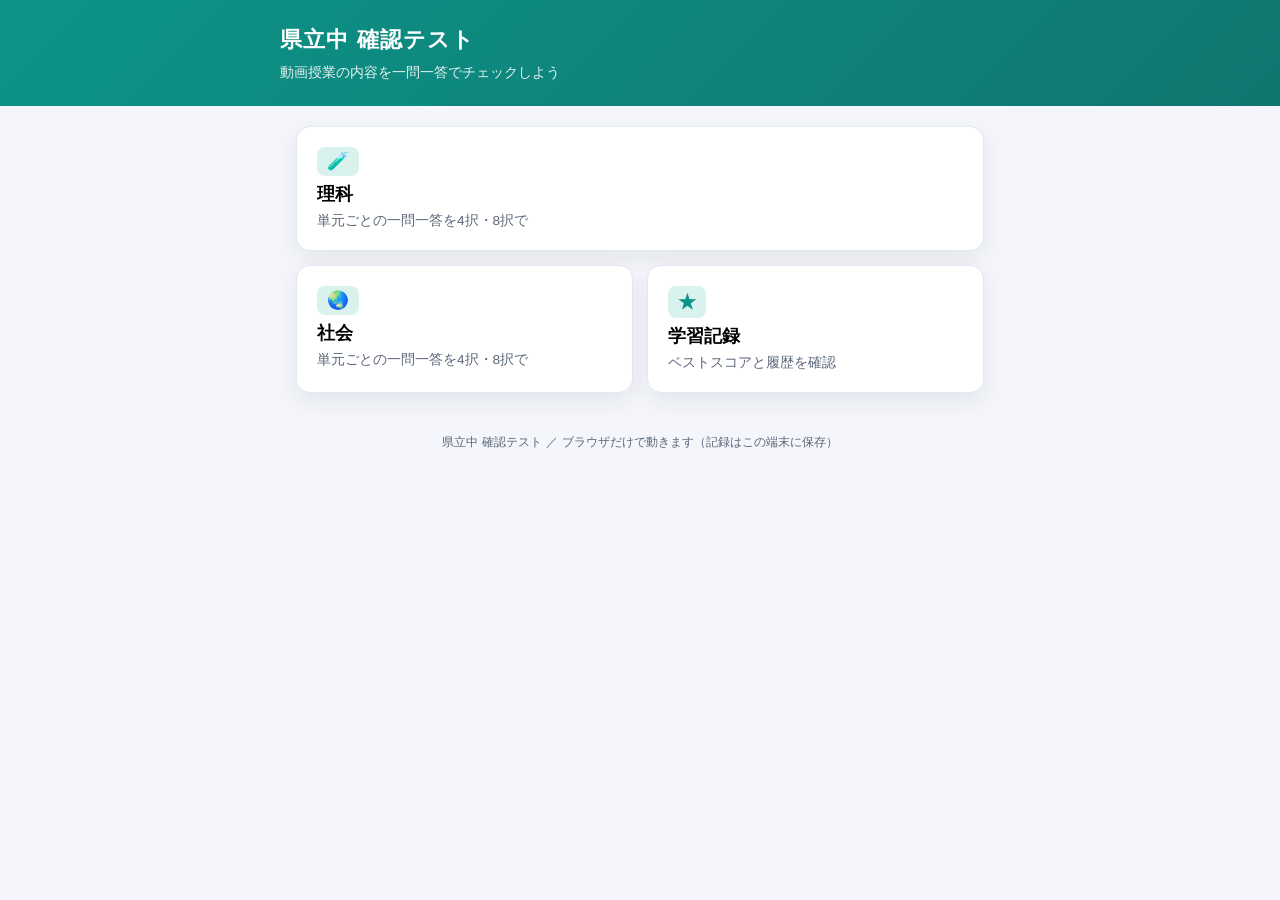
==== kenritsu-tool/index.html @ 58de573e "県立中 確認テストアプリの土台を追加（kenritsu-tool/） study-tool のエンジンをコピーしてブランド調整した土台。 動画授業の確認テスト用に、理科・社会の一問一答（4択／8択）で" ====
<!DOCTYPE html>
<html lang="ja">
<head>
  <meta charset="UTF-8" />
  <meta name="viewport" content="width=device-width, initial-scale=1.0" />
  <title>県立中 確認テスト</title>
  <meta name="description" content="県立中（県立中学校・適性検査対策）向けの確認テスト。動画授業の内容を一問一答（4択・8択）でチェック。" />
  <link rel="stylesheet" href="css/style.css?v=1" />
</head>
<body>
  <header class="app-header">
    <div class="app-header__inner">
      <h1 class="app-header__title">県立中 確認テスト</h1>
      <p class="app-header__sub">動画授業の内容を一問一答でチェックしよう</p>
    </div>
  </header>

  <main class="container">
    <!-- ホーム（メニュー） -->
    <section id="view-home" class="view is-active" aria-label="メニュー">
      <div class="menu-grid">
        <button class="menu-card" data-goto="rika-setup">
          <span class="menu-card__icon" aria-hidden="true">🧪</span>
          <span class="menu-card__title">理科</span>
          <span class="menu-card__desc">単元ごとの一問一答を4択・8択で</span>
        </button>
        <button class="menu-card" data-goto="shakai-setup">
          <span class="menu-card__icon" aria-hidden="true">🌏</span>
          <span class="menu-card__title">社会</span>
          <span class="menu-card__desc">単元ごとの一問一答を4択・8択で</span>
        </button>
        <button class="menu-card" data-goto="records">
          <span class="menu-card__icon" aria-hidden="true">★</span>
          <span class="menu-card__title">学習記録</span>
          <span class="menu-card__desc">ベストスコアと履歴を確認</span>
        </button>
      </div>
    </section>

    <!-- 理科：設定 -->
    <section id="view-rika-setup" class="view" aria-label="理科 確認テストの設定">
      <button class="back-btn" data-goto="home">← メニューへ</button>
      <h2 class="view-title">理科</h2>

      <div class="setup">
        <fieldset class="setup__group">
          <legend>単元</legend>
          <div class="chip-row" id="rika-grade"><!-- JSで動的生成 --></div>
        </fieldset>

        <fieldset class="setup__group">
          <legend>項目</legend>
          <div class="chip-row" id="rika-set"><!-- JSで動的生成 --></div>
        </fieldset>

        <fieldset class="setup__group">
          <legend>出題形式（難易度）</legend>
          <div class="chip-row" id="rika-format">
            <label class="chip"><input type="radio" name="rika-format" value="choice4" checked /><span>4択</span></label>
            <label class="chip"><input type="radio" name="rika-format" value="choice8" /><span>8択</span></label>
          </div>
          <p class="setup__note">※問題文を読んで、正しい答えを選びます。誤答の選択肢は、問題ごとに用意した「間違いやすい候補」からランダムに選ばれます。</p>
        </fieldset>

        <fieldset class="setup__group">
          <legend>問題数</legend>
          <div class="chip-row" id="rika-count">
            <label class="chip"><input type="radio" name="rika-count" value="5" /><span>5問</span></label>
            <label class="chip"><input type="radio" name="rika-count" value="10" checked /><span>10問</span></label>
            <label class="chip"><input type="radio" name="rika-count" value="all" /><span>全部</span></label>
          </div>
        </fieldset>
      </div>

      <button class="primary-btn" id="rika-start">スタート</button>
      <button class="back-btn" id="rika-export">収録問題をCSVで書き出す</button>
    </section>

    <!-- 社会：設定 -->
    <section id="view-shakai-setup" class="view" aria-label="社会 確認テストの設定">
      <button class="back-btn" data-goto="home">← メニューへ</button>
      <h2 class="view-title">社会</h2>

      <div class="setup">
        <fieldset class="setup__group">
          <legend>単元</legend>
          <div class="chip-row" id="shakai-grade"><!-- JSで動的生成 --></div>
        </fieldset>

        <fieldset class="setup__group">
          <legend>項目</legend>
          <div class="chip-row" id="shakai-set"><!-- JSで動的生成 --></div>
        </fieldset>

        <fieldset class="setup__group">
          <legend>出題形式（難易度）</legend>
          <div class="chip-row" id="shakai-format">
            <label class="chip"><input type="radio" name="shakai-format" value="choice4" checked /><span>4択</span></label>
            <label class="chip"><input type="radio" name="shakai-format" value="choice8" /><span>8択</span></label>
          </div>
          <p class="setup__note">※問題文を読んで、正しい答えを選びます。誤答の選択肢は、問題ごとに用意した「間違いやすい候補」からランダムに選ばれます。</p>
        </fieldset>

        <fieldset class="setup__group">
          <legend>問題数</legend>
          <div class="chip-row" id="shakai-count">
            <label class="chip"><input type="radio" name="shakai-count" value="5" /><span>5問</span></label>
            <label class="chip"><input type="radio" name="shakai-count" value="10" checked /><span>10問</span></label>
            <label class="chip"><input type="radio" name="shakai-count" value="all" /><span>全部</span></label>
          </div>
        </fieldset>
      </div>

      <button class="primary-btn" id="shakai-start">スタート</button>
      <button class="back-btn" id="shakai-export">収録問題をCSVで書き出す</button>
    </section>

    <!-- 出題（共通） -->
    <section id="view-quiz" class="view" aria-label="出題">
      <div class="quiz-bar">
        <button class="back-btn" id="quiz-quit">やめる</button>
        <div class="quiz-bar__progress">
          <span id="quiz-index">1</span> / <span id="quiz-total">10</span>
        </div>
        <div class="quiz-bar__timer" id="quiz-timer">0.0s</div>
      </div>

      <div class="progress-track"><div class="progress-track__fill" id="quiz-progress"></div></div>

      <div class="quiz-card">
        <p class="quiz-card__question" id="quiz-question">—</p>

        <!-- 4択・8択 -->
        <div class="choices" id="quiz-choices" hidden></div>

        <p class="quiz-feedback" id="quiz-feedback" aria-live="polite"></p>
      </div>
    </section>

    <!-- 結果 -->
    <section id="view-result" class="view" aria-label="結果">
      <h2 class="view-title">結果</h2>
      <div class="result-card">
        <div class="result-score">
          <span class="result-score__num" id="result-score">0</span>
          <span class="result-score__den">/ <span id="result-total">10</span></span>
        </div>
        <p class="result-meta" id="result-meta">—</p>
        <p class="result-best" id="result-best"></p>
      </div>

      <div id="result-review" class="review"></div>

      <div class="result-actions">
        <button class="primary-btn" id="result-retry">もう一回</button>
        <button class="back-btn" data-goto="home">メニューへ</button>
      </div>
    </section>

    <!-- 学習記録 -->
    <section id="view-records" class="view" aria-label="学習記録">
      <button class="back-btn" data-goto="home">← メニューへ</button>
      <h2 class="view-title">学習記録</h2>
      <div id="records-body" class="records"></div>

      <div class="backup">
        <p class="backup__label">バックアップ（学習記録をまとめて保存／復元）</p>
        <div class="backup__actions">
          <button class="pill-btn" id="backup-export">バックアップを書き出す</button>
          <button class="pill-btn" id="backup-import">バックアップを読み込む</button>
          <input type="file" id="backup-file" accept="application/json,.json" hidden />
        </div>
        <p class="backup__note">※ この端末に保存された記録を1つのファイル（JSON）にできます。別の端末で「読み込む」と引き継げます（既存の記録に統合されます）。</p>
      </div>

      <button class="danger-btn" id="records-clear" hidden>記録を全部消す</button>
    </section>
  </main>

  <footer class="app-footer">
    <p>県立中 確認テスト ／ ブラウザだけで動きます（記録はこの端末に保存）</p>
  </footer>

  <script src="js/storage.js?v=1"></script>
  <script src="js/rika.js?v=1"></script>
  <script src="js/shakai.js?v=1"></script>
  <script src="js/app.js?v=1"></script>
</body>
</html>
---- kenritsu-tool/css/style.css ----
:root {
  --bg: #f4f6fb;
  --surface: #ffffff;
  --ink: #1f2733;
  --ink-soft: #5a6678;
  --line: #e2e7f0;
  --brand: #0d9488;
  --brand-dark: #0f766e;
  --brand-soft: #d9f2ee;
  --good: #16a34a;
  --good-soft: #e7f6ec;
  --bad: #dc2626;
  --bad-soft: #fdecec;
  --warn: #d97706;
  --shadow: 0 8px 24px rgba(31, 39, 51, 0.08);
  --radius: 14px;
}

* { box-sizing: border-box; }

html, body {
  margin: 0;
  padding: 0;
}

body {
  font-family: "Hiragino Kaku Gothic ProN", "Yu Gothic", "Meiryo", system-ui, sans-serif;
  background: var(--bg);
  color: var(--ink);
  line-height: 1.6;
  -webkit-text-size-adjust: 100%;
}

/* ===== Header / Footer ===== */
.app-header {
  background: linear-gradient(135deg, var(--brand) 0%, var(--brand-dark) 100%);
  color: #fff;
  padding: 22px 16px;
}
.app-header__inner { max-width: 720px; margin: 0 auto; }
.app-header__title { margin: 0; font-size: 1.4rem; letter-spacing: 0.04em; }
.app-header__sub { margin: 4px 0 0; font-size: 0.85rem; opacity: 0.9; }

.app-footer {
  max-width: 720px;
  margin: 40px auto 24px;
  padding: 0 16px;
  color: var(--ink-soft);
  font-size: 0.75rem;
  text-align: center;
}

.container { max-width: 720px; margin: 0 auto; padding: 20px 16px 0; }

/* ===== View switching ===== */
.view { display: none; animation: fade 0.18s ease; }
.view.is-active { display: block; }
@keyframes fade { from { opacity: 0; transform: translateY(6px); } to { opacity: 1; transform: none; } }

.view-title { font-size: 1.15rem; margin: 4px 0 18px; }

/* ===== Menu ===== */
.menu-grid {
  display: grid;
  grid-template-columns: 1fr;
  gap: 14px;
}
@media (min-width: 560px) {
  .menu-grid { grid-template-columns: 1fr 1fr; }
  .menu-card:first-child { grid-column: 1 / -1; }
}
.menu-card {
  display: flex;
  flex-direction: column;
  align-items: flex-start;
  gap: 6px;
  background: var(--surface);
  border: 1px solid var(--line);
  border-radius: var(--radius);
  padding: 20px;
  text-align: left;
  cursor: pointer;
  box-shadow: var(--shadow);
  transition: transform 0.12s ease, border-color 0.12s ease;
}
.menu-card:hover { transform: translateY(-2px); border-color: var(--brand); }
.menu-card:active { transform: translateY(0); }
.menu-card__icon {
  font-size: 1.1rem;
  font-weight: 700;
  color: var(--brand);
  background: var(--brand-soft);
  border-radius: 8px;
  padding: 4px 10px;
}
.menu-card__title { font-size: 1.1rem; font-weight: 700; }
.menu-card__desc { font-size: 0.85rem; color: var(--ink-soft); }

/* ===== Setup ===== */
.setup { display: flex; flex-direction: column; gap: 18px; margin-bottom: 24px; }
.setup__group {
  border: 1px solid var(--line);
  border-radius: var(--radius);
  background: var(--surface);
  padding: 14px 16px;
  margin: 0;
}
.setup__group legend { font-size: 0.85rem; font-weight: 700; color: var(--ink-soft); padding: 0 6px; }
.setup__note { margin: 10px 2px 0; font-size: 0.75rem; color: var(--ink-soft); line-height: 1.5; }

.chip-row { display: flex; flex-wrap: wrap; gap: 8px; margin-top: 6px; }
.chip { position: relative; cursor: pointer; }
.chip input { position: absolute; opacity: 0; pointer-events: none; }
.chip span {
  display: inline-block;
  padding: 8px 16px;
  border: 1px solid var(--line);
  border-radius: 999px;
  background: #fff;
  font-size: 0.9rem;
  color: var(--ink);
  transition: all 0.12s ease;
  user-select: none;
}
.chip input:checked + span {
  background: var(--brand);
  border-color: var(--brand);
  color: #fff;
  font-weight: 700;
}
.chip input:focus-visible + span { outline: 2px solid var(--brand-dark); outline-offset: 2px; }

/* ===== Buttons ===== */
.primary-btn {
  display: inline-block;
  width: 100%;
  padding: 14px 20px;
  border: none;
  border-radius: var(--radius);
  background: var(--brand);
  color: #fff;
  font-size: 1.05rem;
  font-weight: 700;
  cursor: pointer;
  box-shadow: var(--shadow);
  transition: background 0.12s ease;
}
.primary-btn:hover { background: var(--brand-dark); }
.primary-btn:active { transform: translateY(1px); }

.back-btn {
  background: none;
  border: none;
  color: var(--brand);
  font-size: 0.9rem;
  cursor: pointer;
  padding: 6px 0;
  margin-bottom: 8px;
}
.back-btn:hover { text-decoration: underline; }

.danger-btn {
  margin-top: 20px;
  padding: 10px 16px;
  border: 1px solid var(--bad);
  border-radius: 10px;
  background: #fff;
  color: var(--bad);
  font-size: 0.85rem;
  cursor: pointer;
}
.danger-btn:hover { background: var(--bad-soft); }

/* ===== Quiz ===== */
.quiz-bar {
  display: flex;
  align-items: center;
  justify-content: space-between;
  gap: 10px;
  margin-bottom: 10px;
}
.quiz-bar__progress { font-size: 0.95rem; color: var(--ink-soft); font-variant-numeric: tabular-nums; }
.quiz-bar__timer {
  font-size: 0.95rem;
  font-weight: 700;
  color: var(--warn);
  font-variant-numeric: tabular-nums;
}

.progress-track {
  height: 6px;
  background: var(--line);
  border-radius: 999px;
  overflow: hidden;
  margin-bottom: 18px;
}
.progress-track__fill {
  height: 100%;
  width: 0%;
  background: var(--brand);
  transition: width 0.25s ease;
}

.quiz-card {
  background: var(--surface);
  border: 1px solid var(--line);
  border-radius: var(--radius);
  box-shadow: var(--shadow);
  padding: 28px 20px;
  text-align: center;
}
.quiz-card__question {
  font-size: 2rem;
  font-weight: 700;
  margin: 6px 0 24px;
  letter-spacing: 0.02em;
  word-break: break-word;
}

.quiz-answer { display: flex; gap: 10px; }
.quiz-input {
  flex: 1;
  padding: 12px 14px;
  font-size: 1.3rem;
  text-align: center;
  border: 2px solid var(--line);
  border-radius: 10px;
}
.quiz-input:focus { outline: none; border-color: var(--brand); }
.quiz-answer .primary-btn { width: auto; flex: 0 0 auto; }

.choices { display: grid; grid-template-columns: 1fr; gap: 10px; }
@media (min-width: 480px) { .choices { grid-template-columns: 1fr 1fr; } }
.choice {
  padding: 14px 16px;
  border: 2px solid var(--line);
  border-radius: 10px;
  background: #fff;
  font-size: 1.05rem;
  cursor: pointer;
  transition: all 0.1s ease;
}
.choice:hover:not(:disabled) { border-color: var(--brand); background: var(--brand-soft); }
.choice:disabled { cursor: default; }
.choice.is-correct { border-color: var(--good); background: var(--good-soft); color: var(--good); font-weight: 700; }
.choice.is-wrong { border-color: var(--bad); background: var(--bad-soft); color: var(--bad); }

.quiz-feedback { min-height: 1.6em; margin: 18px 0 0; font-weight: 700; }
.quiz-feedback.is-good { color: var(--good); }
.quiz-feedback.is-bad { color: var(--bad); }

/* ===== Result ===== */
.result-card {
  background: var(--surface);
  border: 1px solid var(--line);
  border-radius: var(--radius);
  box-shadow: var(--shadow);
  padding: 28px 20px;
  text-align: center;
  margin-bottom: 18px;
}
.result-score { display: flex; align-items: baseline; justify-content: center; gap: 6px; }
.result-score__num { font-size: 3rem; font-weight: 800; color: var(--brand); line-height: 1; }
.result-score__den { font-size: 1.2rem; color: var(--ink-soft); }
.result-meta { margin: 12px 0 0; color: var(--ink-soft); font-size: 0.9rem; }
.result-best { margin: 8px 0 0; font-weight: 700; color: var(--warn); min-height: 1.2em; }

.review { display: flex; flex-direction: column; gap: 8px; margin-bottom: 18px; }
.review-item {
  display: flex;
  align-items: center;
  gap: 10px;
  background: var(--surface);
  border: 1px solid var(--line);
  border-radius: 10px;
  padding: 10px 14px;
  font-size: 0.95rem;
}
.review-item__mark { font-weight: 800; flex: 0 0 auto; }
.review-item.ok .review-item__mark { color: var(--good); }
.review-item.ng .review-item__mark { color: var(--bad); }
.review-item__q { flex: 1; }
.review-item__a { color: var(--ink-soft); font-size: 0.85rem; }

.result-actions { display: flex; flex-direction: column; gap: 10px; }

/* ===== Records ===== */
.records { display: flex; flex-direction: column; gap: 14px; }
.record-group {
  background: var(--surface);
  border: 1px solid var(--line);
  border-radius: var(--radius);
  padding: 16px;
}
.record-group__head { display: flex; justify-content: space-between; align-items: baseline; margin-bottom: 10px; }
.record-group__title { font-weight: 700; }
.record-group__best { color: var(--warn); font-weight: 700; font-size: 0.9rem; }
.record-list { list-style: none; margin: 0; padding: 0; display: flex; flex-direction: column; gap: 6px; }
.record-list li {
  display: flex;
  justify-content: space-between;
  font-size: 0.85rem;
  color: var(--ink-soft);
  border-top: 1px dashed var(--line);
  padding-top: 6px;
}
.records-empty { color: var(--ink-soft); text-align: center; padding: 40px 0; }

/* ===== Mistakes（苦手な単語）===== */
.mistakes-lead { color: var(--ink-soft); font-size: 0.9rem; margin: 0 0 14px; }
.mistakes-actions {
  display: flex;
  align-items: center;
  flex-wrap: wrap;
  gap: 8px;
  margin-bottom: 16px;
}
.mistakes-actions__label { font-size: 0.85rem; font-weight: 700; color: var(--ink-soft); }
.pill-btn {
  padding: 8px 18px;
  border: 1px solid var(--brand);
  border-radius: 999px;
  background: var(--brand-soft);
  color: var(--brand-dark);
  font-size: 0.9rem;
  font-weight: 700;
  cursor: pointer;
}
.pill-btn:hover { background: var(--brand); color: #fff; }

/* ===== Backup（記録の書き出し／読み込み）===== */
.backup {
  margin-top: 24px;
  padding-top: 18px;
  border-top: 1px solid var(--line, #e5e7eb);
}
.backup__label { font-size: 0.85rem; font-weight: 700; color: var(--ink-soft); margin: 0 0 10px; }
.backup__actions { display: flex; flex-wrap: wrap; gap: 8px; }
.backup__note { margin: 10px 2px 0; font-size: 0.75rem; color: var(--ink-soft); line-height: 1.5; }

.mistake-item {
  display: flex;
  align-items: center;
  gap: 10px;
  border-top: 1px dashed var(--line);
  padding: 8px 0;
}
.mistake-item:first-child { border-top: none; }
.mistake-item__en { font-weight: 700; flex: 0 0 auto; }
.mistake-item__ja { flex: 1; color: var(--ink-soft); font-size: 0.9rem; word-break: break-word; }
.mistake-item__count { font-size: 0.78rem; color: var(--bad); font-weight: 700; flex: 0 0 auto; }
.mistake-item__del {
  flex: 0 0 auto;
  width: 26px;
  height: 26px;
  border: 1px solid var(--line);
  border-radius: 50%;
  background: #fff;
  color: var(--ink-soft);
  cursor: pointer;
  line-height: 1;
}
.mistake-item__del:hover { border-color: var(--bad); color: var(--bad); }
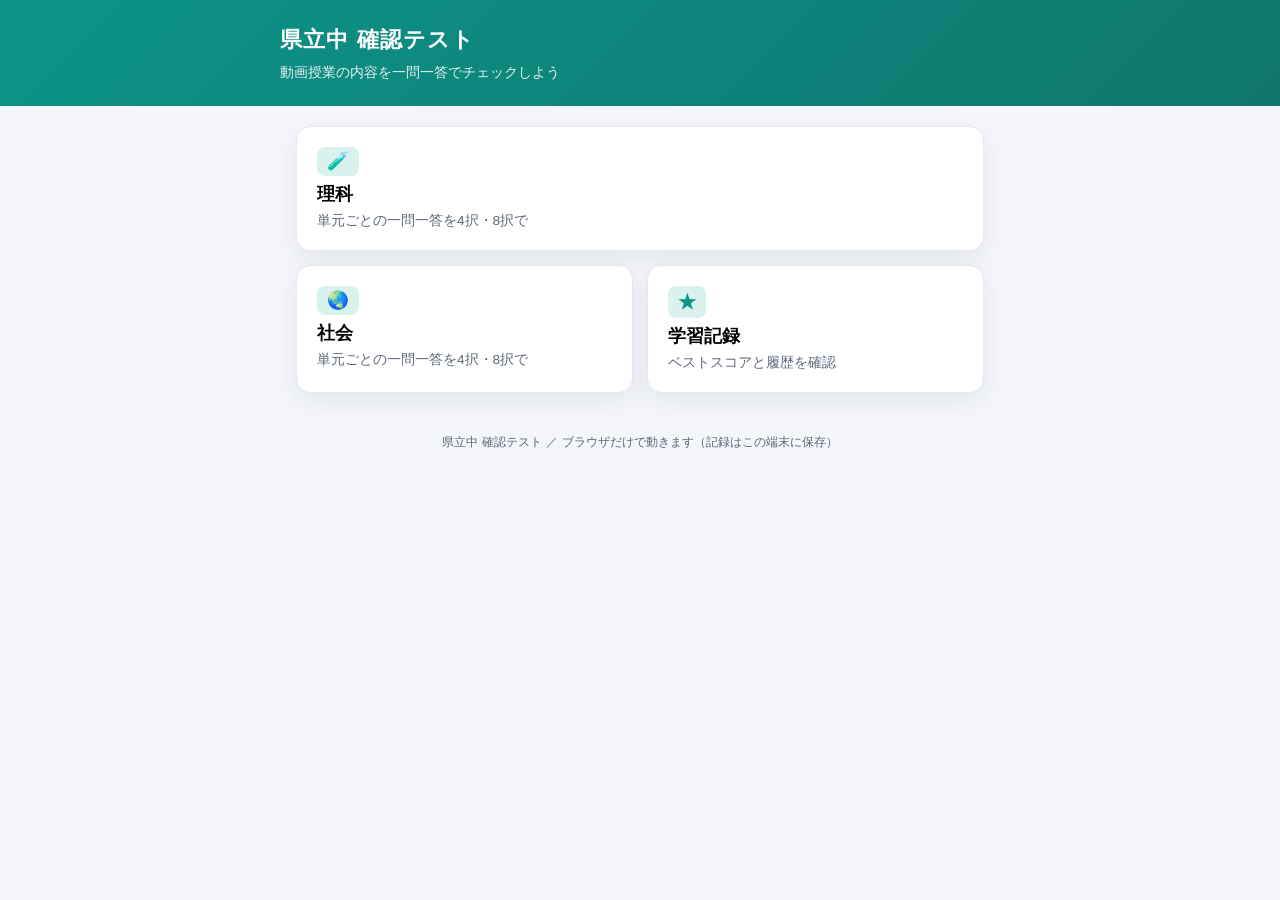
==== commit 88d8f8a2: "確認テストに資料つき問題（F形式）を追加（テスト版） 動画授業の確認テスト用テスト版。選択問題（A:4択/8択）に加え、 問題文の上に資料（補足テキスト／画像）を表示するF形式を実装。  - 出題問題" ====
--- a/kenritsu-tool/index.html
+++ b/kenritsu-tool/index.html
@@ -5,7 +5,7 @@
   <meta name="viewport" content="width=device-width, initial-scale=1.0" />
   <title>県立中 確認テスト</title>
   <meta name="description" content="県立中（県立中学校・適性検査対策）向けの確認テスト。動画授業の内容を一問一答（4択・8択）でチェック。" />
-  <link rel="stylesheet" href="css/style.css?v=1" />
+  <link rel="stylesheet" href="css/style.css?v=2" />
 </head>
 <body>
   <header class="app-header">
@@ -128,6 +128,13 @@
       <div class="progress-track"><div class="progress-track__fill" id="quiz-progress"></div></div>
 
       <div class="quiz-card">
+        <!-- 資料（補足テキスト・画像）。問題に資料があるときだけ表示 -->
+        <div class="quiz-resource" id="quiz-resource" hidden>
+          <p class="quiz-resource__label">資料</p>
+          <pre class="quiz-passage" id="quiz-passage" hidden></pre>
+          <img class="quiz-image" id="quiz-image" alt="資料" hidden />
+        </div>
+
         <p class="quiz-card__question" id="quiz-question">—</p>
 
         <!-- 4択・8択 -->
@@ -181,9 +188,9 @@
     <p>県立中 確認テスト ／ ブラウザだけで動きます（記録はこの端末に保存）</p>
   </footer>
 
-  <script src="js/storage.js?v=1"></script>
-  <script src="js/rika.js?v=1"></script>
-  <script src="js/shakai.js?v=1"></script>
-  <script src="js/app.js?v=1"></script>
+  <script src="js/storage.js?v=2"></script>
+  <script src="js/rika.js?v=2"></script>
+  <script src="js/shakai.js?v=2"></script>
+  <script src="js/app.js?v=2"></script>
 </body>
 </html>
--- a/kenritsu-tool/css/style.css
+++ b/kenritsu-tool/css/style.css
@@ -216,6 +216,46 @@
   letter-spacing: 0.02em;
   word-break: break-word;
 }
+/* 資料つき問題は問題文が長くなりがちなので少し控えめに（資料が表示中のときだけ） */
+.quiz-resource:not([hidden]) ~ .quiz-card__question {
+  font-size: 1.25rem;
+}
+
+/* 資料ブロック（補足テキスト・画像） */
+.quiz-resource {
+  text-align: left;
+  background: var(--brand-soft);
+  border: 1px solid var(--line);
+  border-radius: 10px;
+  padding: 12px 14px;
+  margin-bottom: 18px;
+}
+.quiz-resource__label {
+  font-size: 0.75rem;
+  font-weight: 700;
+  color: var(--brand-dark);
+  margin: 0 0 8px;
+  letter-spacing: 0.08em;
+}
+.quiz-passage {
+  margin: 0;
+  font-family: inherit;
+  font-size: 0.95rem;
+  line-height: 1.7;
+  white-space: pre-wrap;
+  word-break: break-word;
+  overflow-x: auto;
+}
+/* display 指定は hidden 属性を上書きしてしまうため :not([hidden]) に限定する */
+.quiz-image:not([hidden]) {
+  display: block;
+  max-width: 100%;
+  max-height: 320px;
+  margin: 10px auto 0;
+  background: #fff;
+  border-radius: 8px;
+}
+.quiz-passage:not([hidden]) + .quiz-image:not([hidden]) { margin-top: 12px; }
 
 .quiz-answer { display: flex; gap: 10px; }
 .quiz-input {
